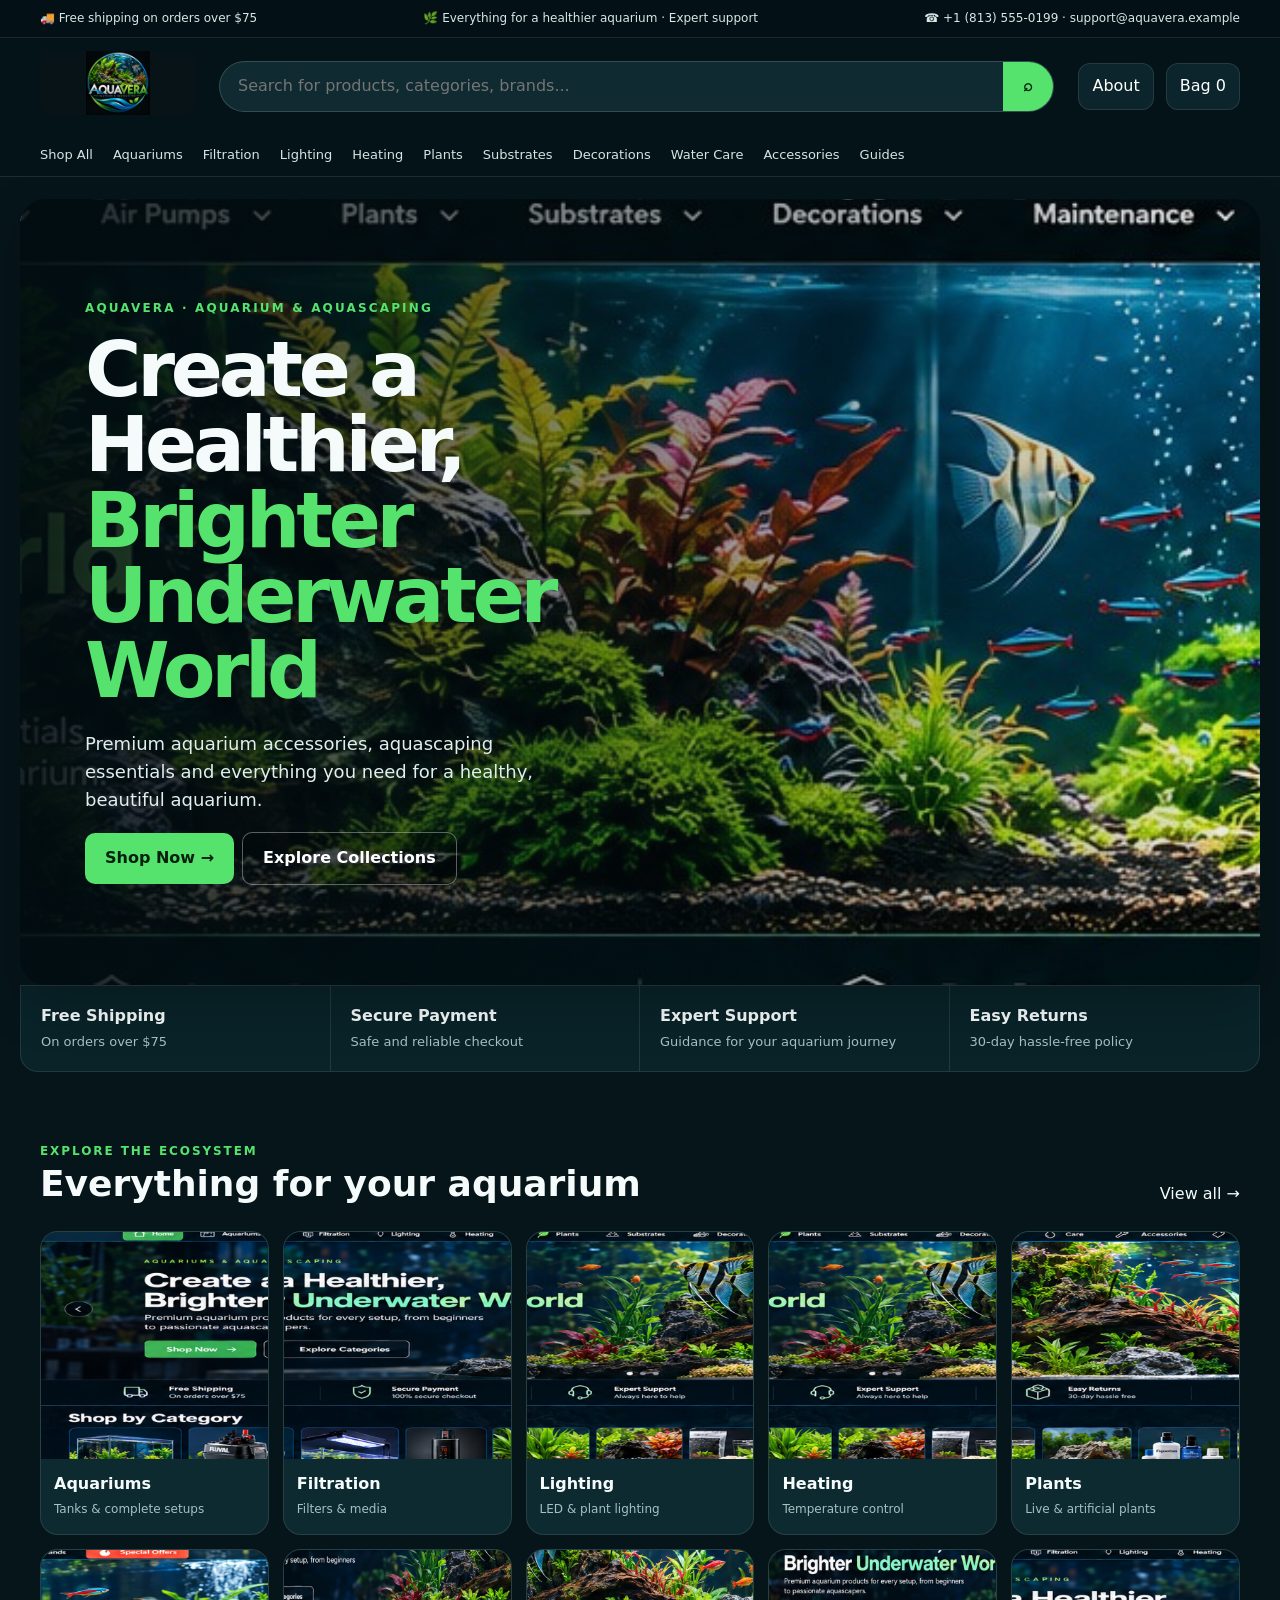
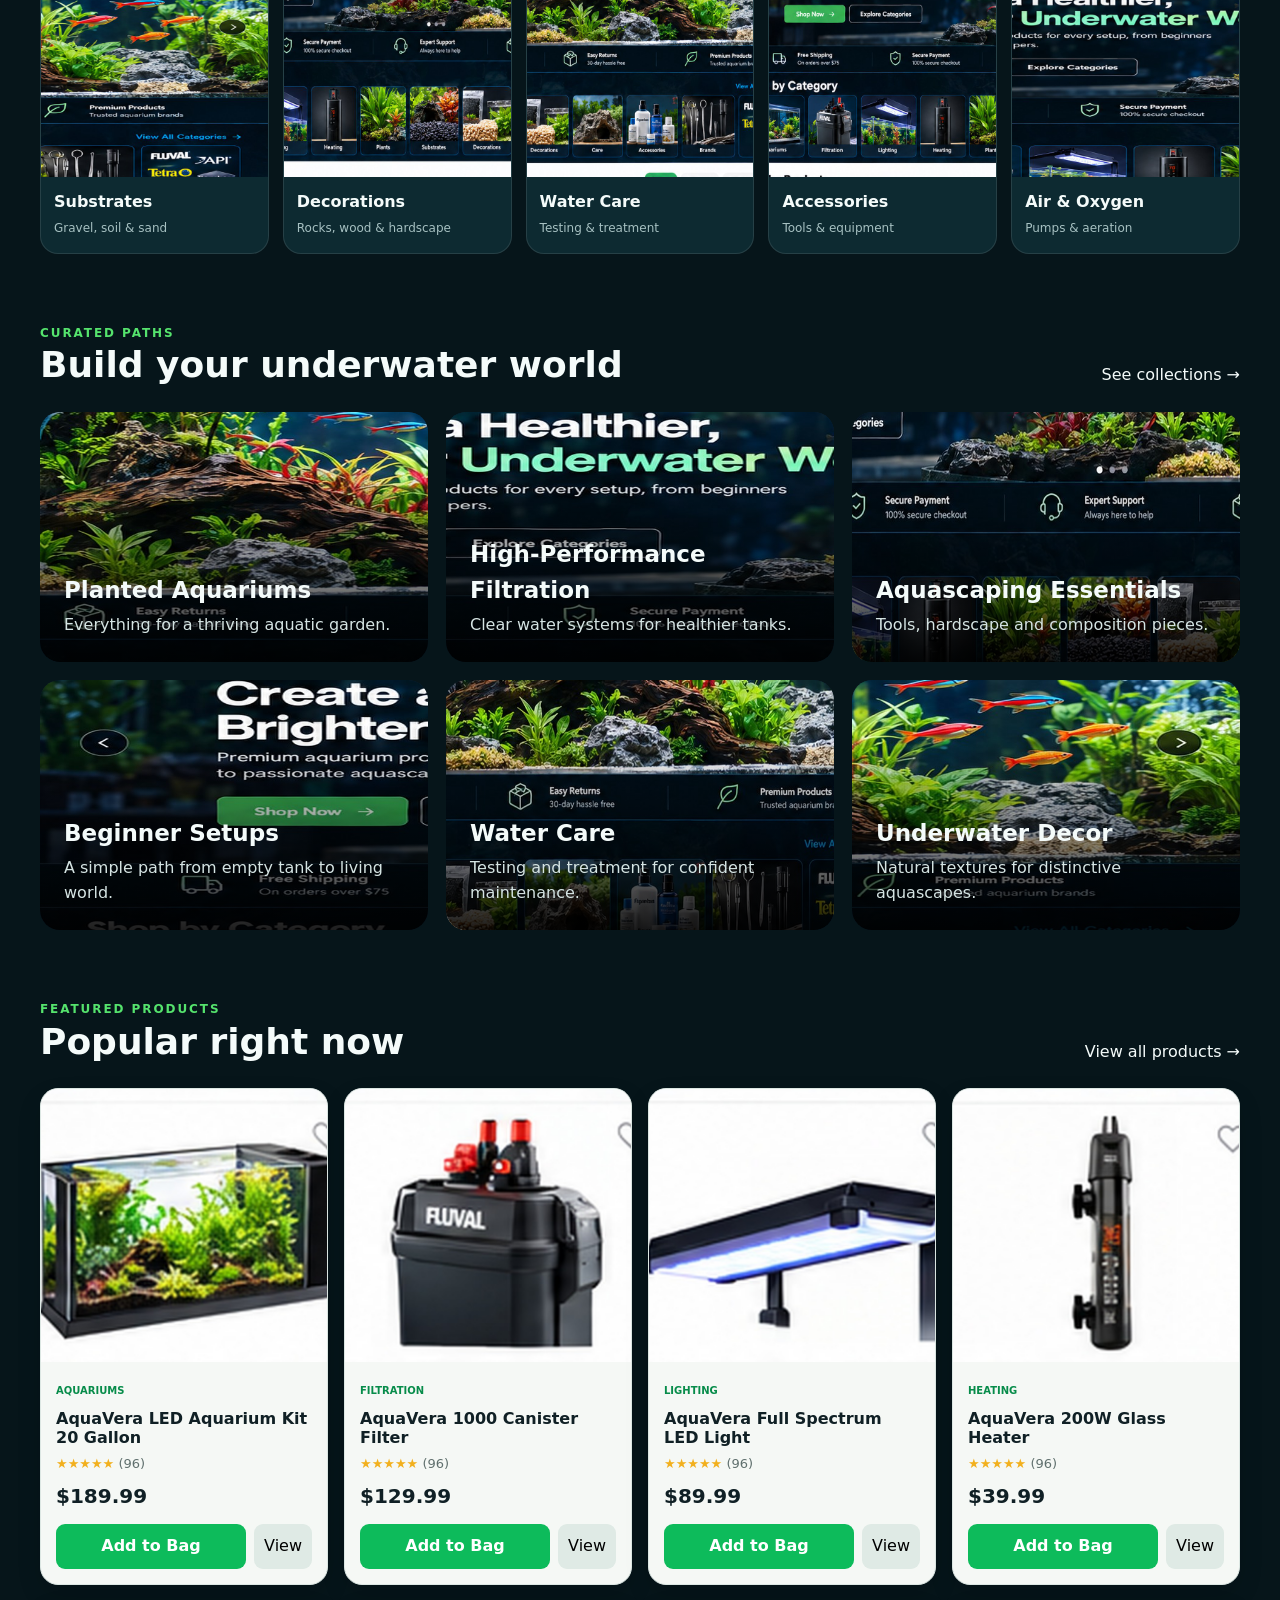
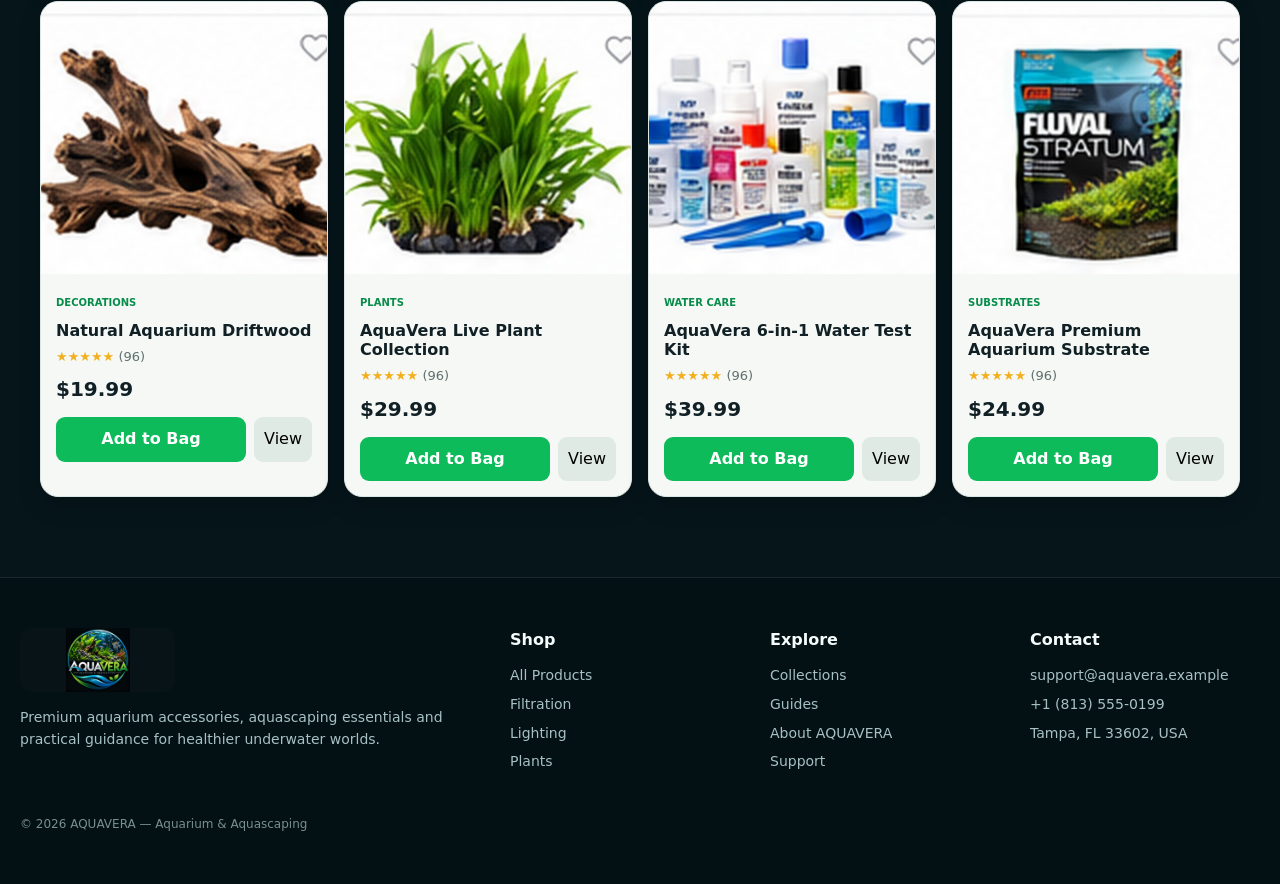
==== index.html @ e16c0bb9 "Add files via upload" ====
<!doctype html><html lang="en"><head><meta charset="utf-8"><meta name="viewport" content="width=device-width,initial-scale=1"><meta name="description" content="AQUAVERA — Aquarium & Aquascaping"><title>Home · AQUAVERA</title><link rel="icon" href="assets/images/branding/aquavera-logo.jpg"><link rel="stylesheet" href="css/style.css"></head><body><div class="topbar"><div class="topbar-inner"><span>🚚 Free shipping on orders over $75</span><span>🌿 Everything for a healthier aquarium · Expert support</span><span>☎ +1 (813) 555-0199 · support@aquavera.example</span></div></div>
<header class="header"><div class="nav"><a href="index.html"><img class="logo" src="assets/images/branding/aquavera-logo.jpg" alt="AQUAVERA"></a><form class="search" data-search-form><input placeholder="Search for products, categories, brands..." aria-label="Search"><button>⌕</button></form><div class="nav-actions"><a class="icon-btn" href="pages/about.html">About</a><a class="icon-btn" href="pages/cart.html">Bag <span data-cart-count>0</span></a></div></div><nav class="menu"><a href="pages/shop.html">Shop All</a><a href="pages/shop.html?category=Aquariums">Aquariums</a><a href="pages/shop.html?category=Filtration">Filtration</a><a href="pages/shop.html?category=Lighting">Lighting</a><a href="pages/shop.html?category=Heating">Heating</a><a href="pages/shop.html?category=Plants">Plants</a><a href="pages/shop.html?category=Substrates">Substrates</a><a href="pages/shop.html?category=Decorations">Decorations</a><a href="pages/shop.html?category=Water%20Care">Water Care</a><a href="pages/shop.html?category=Accessories">Accessories</a><a href="pages/guides.html">Guides</a></nav></header><main><section class="hero"><div class="hero-copy"><div class="eyebrow">AQUAVERA · AQUARIUM & AQUASCAPING</div><h1>Create a Healthier, <span>Brighter Underwater World</span></h1><p>Premium aquarium accessories, aquascaping essentials and everything you need for a healthy, beautiful aquarium.</p><a class="btn btn-primary" href="pages/shop.html">Shop Now →</a><a class="btn btn-outline" href="pages/collections.html">Explore Collections</a></div></section><section class="benefits"><div class="benefit"><strong>Free Shipping</strong><span>On orders over $75</span></div><div class="benefit"><strong>Secure Payment</strong><span>Safe and reliable checkout</span></div><div class="benefit"><strong>Expert Support</strong><span>Guidance for your aquarium journey</span></div><div class="benefit"><strong>Easy Returns</strong><span>30-day hassle-free policy</span></div></section>
<section class="section"><div class="section-head"><div><div class="section-kicker">Explore the ecosystem</div><h2>Everything for your aquarium</h2></div><a href="pages/shop.html">View all →</a></div><div class="category-grid"><a class="category-card" href="pages/shop.html?category=Aquariums"><img src="assets/images/categories/aquariums.jpg" alt="Aquariums"><div><strong>Aquariums</strong><span>Tanks & complete setups</span></div></a><a class="category-card" href="pages/shop.html?category=Filtration"><img src="assets/images/categories/filtration.jpg" alt="Filtration"><div><strong>Filtration</strong><span>Filters & media</span></div></a><a class="category-card" href="pages/shop.html?category=Lighting"><img src="assets/images/categories/lighting.jpg" alt="Lighting"><div><strong>Lighting</strong><span>LED & plant lighting</span></div></a><a class="category-card" href="pages/shop.html?category=Heating"><img src="assets/images/categories/lighting.jpg" alt="Heating"><div><strong>Heating</strong><span>Temperature control</span></div></a><a class="category-card" href="pages/shop.html?category=Plants"><img src="assets/images/categories/plants.jpg" alt="Plants"><div><strong>Plants</strong><span>Live & artificial plants</span></div></a><a class="category-card" href="pages/shop.html?category=Substrates"><img src="assets/images/categories/substrates.jpg" alt="Substrates"><div><strong>Substrates</strong><span>Gravel, soil & sand</span></div></a><a class="category-card" href="pages/shop.html?category=Decorations"><img src="assets/images/categories/decorations.jpg" alt="Decorations"><div><strong>Decorations</strong><span>Rocks, wood & hardscape</span></div></a><a class="category-card" href="pages/shop.html?category=Water Care"><img src="assets/images/categories/care.jpg" alt="Water Care"><div><strong>Water Care</strong><span>Testing & treatment</span></div></a><a class="category-card" href="pages/shop.html?category=Accessories"><img src="assets/images/categories/accessories.jpg" alt="Accessories"><div><strong>Accessories</strong><span>Tools & equipment</span></div></a><a class="category-card" href="pages/shop.html?category=Air & Oxygen"><img src="assets/images/categories/filtration.jpg" alt="Air & Oxygen"><div><strong>Air & Oxygen</strong><span>Pumps & aeration</span></div></a></div></section>
<section class="section"><div class="section-head"><div><div class="section-kicker">Curated paths</div><h2>Build your underwater world</h2></div><a href="pages/collections.html">See collections →</a></div><div class="collection-grid"><a class="collection-card" href="pages/collections.html"><img src="assets/images/collections/planted-aquariums.jpg" alt="Planted Aquariums"><div class="copy"><h3>Planted Aquariums</h3><p>Everything for a thriving aquatic garden.</p></div></a><a class="collection-card" href="pages/collections.html"><img src="assets/images/collections/filtration-systems.jpg" alt="High-Performance Filtration"><div class="copy"><h3>High-Performance Filtration</h3><p>Clear water systems for healthier tanks.</p></div></a><a class="collection-card" href="pages/collections.html"><img src="assets/images/collections/aquascaping-essentials.jpg" alt="Aquascaping Essentials"><div class="copy"><h3>Aquascaping Essentials</h3><p>Tools, hardscape and composition pieces.</p></div></a><a class="collection-card" href="pages/collections.html"><img src="assets/images/collections/beginner-setups.jpg" alt="Beginner Setups"><div class="copy"><h3>Beginner Setups</h3><p>A simple path from empty tank to living world.</p></div></a><a class="collection-card" href="pages/collections.html"><img src="assets/images/collections/water-care.jpg" alt="Water Care"><div class="copy"><h3>Water Care</h3><p>Testing and treatment for confident maintenance.</p></div></a><a class="collection-card" href="pages/collections.html"><img src="assets/images/collections/underwater-decor.jpg" alt="Underwater Decor"><div class="copy"><h3>Underwater Decor</h3><p>Natural textures for distinctive aquascapes.</p></div></a></div></section>
<section class="section"><div class="section-head"><div><div class="section-kicker">Featured products</div><h2>Popular right now</h2></div><a href="pages/shop.html">View all products →</a></div><div class="product-grid" data-featured></div></section></main><footer class="footer"><div class="footer-inner"><div><img class="logo" src="assets/images/branding/aquavera-logo.jpg" alt="AQUAVERA"><p>Premium aquarium accessories, aquascaping essentials and practical guidance for healthier underwater worlds.</p></div><div><h4>Shop</h4><a href="pages/shop.html">All Products</a><a href="pages/shop.html?category=Filtration">Filtration</a><a href="pages/shop.html?category=Lighting">Lighting</a><a href="pages/shop.html?category=Plants">Plants</a></div><div><h4>Explore</h4><a href="pages/collections.html">Collections</a><a href="pages/guides.html">Guides</a><a href="pages/about.html">About AQUAVERA</a><a href="pages/contact.html">Support</a></div><div><h4>Contact</h4><p>support@aquavera.example</p><p>+1 (813) 555-0199</p><p>Tampa, FL 33602, USA</p></div></div><div style="max-width:1240px;margin:35px auto 0;color:#78908f;font-size:12px">© 2026 AQUAVERA — Aquarium & Aquascaping</div></footer><script src="js/data.js"></script><script src="js/app.js"></script></body></html>
---- css/style.css ----
:root{--bg:#06151a;--bg2:#0a2229;--panel:#0e2b32;--text:#f4fbfa;--muted:#a7c1c2;--line:rgba(255,255,255,.1);--green:#55e36d;--teal:#16d8d1;--lime:#b5f36b;--cream:#f4f7f2;--dark:#102126;--white:#fff;--shadow:0 20px 50px rgba(0,0,0,.22)}
*{box-sizing:border-box}html{scroll-behavior:smooth}body{margin:0;font-family:Inter,ui-sans-serif,system-ui,-apple-system,Segoe UI,sans-serif;background:var(--bg);color:var(--text);line-height:1.55}a{color:inherit;text-decoration:none}button,input,select,textarea{font:inherit}.topbar{background:#031015;border-bottom:1px solid var(--line);font-size:12px;color:#d7e8e6}.topbar-inner{max-width:1240px;margin:auto;padding:9px 20px;display:flex;justify-content:space-between;gap:20px}.header{position:sticky;top:0;z-index:50;background:rgba(5,20,25,.94);backdrop-filter:blur(14px);border-bottom:1px solid var(--line)}.nav{max-width:1240px;margin:auto;padding:13px 20px;display:flex;align-items:center;gap:24px}.logo{width:155px;height:64px;object-fit:contain;object-position:center;background:#071317;border-radius:10px}.search{flex:1;display:flex;border:1px solid rgba(255,255,255,.16);border-radius:999px;background:#102a31;overflow:hidden}.search input{flex:1;background:transparent;border:0;color:#fff;padding:12px 18px;outline:0}.search button{border:0;background:var(--green);color:#05200d;padding:0 20px;font-weight:800}.nav-actions{display:flex;gap:12px}.icon-btn{border:1px solid var(--line);background:#0c252c;color:#fff;border-radius:12px;padding:10px 13px;cursor:pointer}.menu{max-width:1240px;margin:auto;display:flex;gap:20px;padding:10px 20px;overflow:auto;white-space:nowrap}.menu a{font-size:13px;color:#d4e6e3}.menu a:hover{color:var(--green)}
.hero{max-width:1240px;margin:22px auto 0;min-height:570px;border-radius:26px;overflow:hidden;position:relative;background:url('../assets/images/hero/aquavera-hero.jpg') center/cover;box-shadow:var(--shadow)}.hero:after{content:"";position:absolute;inset:0;background:linear-gradient(90deg,rgba(2,13,17,.9),rgba(2,13,17,.48) 46%,rgba(2,13,17,.05))}.hero-copy{position:relative;z-index:1;max-width:590px;padding:100px 65px}.eyebrow{color:var(--green);text-transform:uppercase;letter-spacing:.18em;font-size:12px;font-weight:800}.hero h1{font-size:clamp(44px,6vw,78px);line-height:.98;margin:15px 0 22px;letter-spacing:-.055em}.hero h1 span{color:var(--green)}.hero p{font-size:18px;color:#e0eeee;max-width:520px}.btn{display:inline-flex;align-items:center;justify-content:center;border:0;border-radius:10px;padding:13px 20px;font-weight:800;cursor:pointer}.btn-primary{background:var(--green);color:#06200e}.btn-outline{border:1px solid rgba(255,255,255,.35);color:#fff;background:rgba(0,0,0,.15);margin-left:8px}
.benefits{max-width:1240px;margin:0 auto;display:grid;grid-template-columns:repeat(4,1fr);background:#092329;border:1px solid var(--line);border-radius:0 0 18px 18px}.benefit{padding:18px 20px;border-right:1px solid var(--line)}.benefit:last-child{border:0}.benefit strong{display:block}.benefit span{color:var(--muted);font-size:13px}
.section{max-width:1240px;margin:70px auto;padding:0 20px}.section-head{display:flex;align-items:end;justify-content:space-between;gap:20px;margin-bottom:24px}.section h2{font-size:36px;line-height:1.05;margin:4px 0}.section-kicker{color:var(--green);font-size:12px;font-weight:800;text-transform:uppercase;letter-spacing:.16em}
.category-grid{display:grid;grid-template-columns:repeat(5,1fr);gap:14px}.category-card{background:#0d2a31;border:1px solid var(--line);border-radius:18px;overflow:hidden;transition:.2s}.category-card:hover,.product-card:hover{transform:translateY(-4px);border-color:rgba(85,227,109,.5)}.category-card img{width:100%;aspect-ratio:1;object-fit:cover;display:block}.category-card div{padding:13px}.category-card strong{display:block}.category-card span{color:var(--muted);font-size:12px}
.collection-grid{display:grid;grid-template-columns:repeat(3,1fr);gap:18px}.collection-card{min-height:250px;border-radius:20px;overflow:hidden;position:relative;background:#123}.collection-card img{width:100%;height:100%;position:absolute;inset:0;object-fit:cover}.collection-card:after{content:"";position:absolute;inset:0;background:linear-gradient(transparent 25%,rgba(0,0,0,.88))}.collection-card .copy{position:absolute;z-index:1;bottom:0;padding:24px}.collection-card h3{margin:0 0 5px;font-size:23px}.collection-card p{margin:0;color:#d5e4e3}
.product-grid{display:grid;grid-template-columns:repeat(4,1fr);gap:16px}.product-card{background:#f5f8f5;color:#102025;border-radius:18px;overflow:hidden;border:1px solid #dce7e3;transition:.2s;box-shadow:0 10px 25px rgba(0,0,0,.12)}.product-img{width:100%;aspect-ratio:1.05;object-fit:cover;background:#fff;display:block}.product-body{padding:15px}.badge{font-size:10px;color:#078c4a;font-weight:800;text-transform:uppercase}.product-card h3{font-size:16px;line-height:1.2;margin:7px 0}.stars{color:#f2b01e;font-size:13px}.price{font-size:20px;font-weight:900;margin:7px 0 12px}.product-actions{display:flex;gap:8px}.add{flex:1;background:#0dbb5b;color:white;border:0;border-radius:9px;padding:10px;font-weight:800;cursor:pointer}.details{background:#dfeae5;border:0;border-radius:9px;padding:10px;cursor:pointer}
.page-hero{max-width:1240px;margin:24px auto;padding:55px 30px;border-radius:24px;background:linear-gradient(90deg,#09252b,#0e4a4d);border:1px solid var(--line)}.page-hero h1{font-size:48px;margin:5px 0}.shop-layout{display:grid;grid-template-columns:230px 1fr;gap:25px}.filters{background:#0b242a;border:1px solid var(--line);padding:20px;border-radius:18px;height:max-content;position:sticky;top:120px}.filters label{display:block;font-size:13px;margin:12px 0;color:#d8e8e6}.filters select,.filters input{width:100%;padding:10px;border-radius:9px;border:1px solid var(--line);background:#07171b;color:#fff}.toolbar{display:flex;justify-content:space-between;gap:15px;margin-bottom:18px}.toolbar select{padding:10px;border-radius:9px;background:#0b242a;color:#fff;border:1px solid var(--line)}
.content-light{background:#f2f7f4;color:#122126;padding:70px 0;min-height:70vh}.content-light .muted{color:#5b7070}.detail{display:grid;grid-template-columns:1fr 1fr;gap:45px;align-items:start}.detail img{width:100%;border-radius:22px;background:#fff}.detail h1{font-size:50px;line-height:1.05}.detail .big-price{font-size:34px;font-weight:900}.qty{display:flex;gap:10px;align-items:center;margin:20px 0}.qty button{width:40px;height:40px;border:1px solid #cbd9d5;background:#fff;border-radius:8px}.qty input{width:60px;text-align:center;padding:10px;border:1px solid #cbd9d5;border-radius:8px}.faq{display:grid;grid-template-columns:repeat(2,1fr);gap:15px}.faq article{background:#0c292f;border:1px solid var(--line);border-radius:16px;padding:20px}
.footer{border-top:1px solid var(--line);margin-top:80px;padding:50px 20px;background:#031014}.footer-inner{max-width:1240px;margin:auto;display:grid;grid-template-columns:2fr repeat(3,1fr);gap:30px}.footer h4{margin:0 0 12px}.footer a,.footer p{color:var(--muted);font-size:14px;display:block;margin:7px 0}.cart-panel{max-width:900px;margin:40px auto}.cart-row{display:grid;grid-template-columns:100px 1fr auto auto;gap:18px;align-items:center;padding:15px 0;border-bottom:1px solid #d7e2de}.cart-row img{width:100px;height:100px;object-fit:cover;border-radius:12px}.cart-total{margin-top:25px;text-align:right}.empty{padding:50px;text-align:center;background:#0d2a31;border:1px solid var(--line);border-radius:18px}
@media(max-width:900px){.category-grid{grid-template-columns:repeat(3,1fr)}.product-grid{grid-template-columns:repeat(2,1fr)}.collection-grid{grid-template-columns:1fr 1fr}.shop-layout{grid-template-columns:1fr}.filters{position:static}.detail{grid-template-columns:1fr}.benefits{grid-template-columns:1fr 1fr}.footer-inner{grid-template-columns:1fr 1fr}.menu{display:none}.nav{flex-wrap:wrap}.search{order:3;flex-basis:100%}.hero{margin:12px 14px 0;min-height:500px}.hero-copy{padding:70px 35px}}
@media(max-width:560px){.topbar-inner{flex-direction:column;gap:2px}.logo{width:125px}.nav-actions .icon-btn{padding:8px}.hero{min-height:520px}.hero-copy{padding:55px 22px}.hero h1{font-size:45px}.hero p{font-size:15px}.benefits{margin:0 14px;grid-template-columns:1fr}.benefit{border-right:0;border-bottom:1px solid var(--line)}.category-grid{grid-template-columns:repeat(2,1fr)}.product-grid,.collection-grid,.faq{grid-template-columns:1fr}.section{margin:50px auto}.section h2{font-size:29px}.footer-inner{grid-template-columns:1fr}.detail h1{font-size:38px}.page-hero h1{font-size:38px}.cart-row{grid-template-columns:70px 1fr}.cart-row img{width:70px;height:70px}.cart-row .price,.cart-row .remove{grid-column:2}}
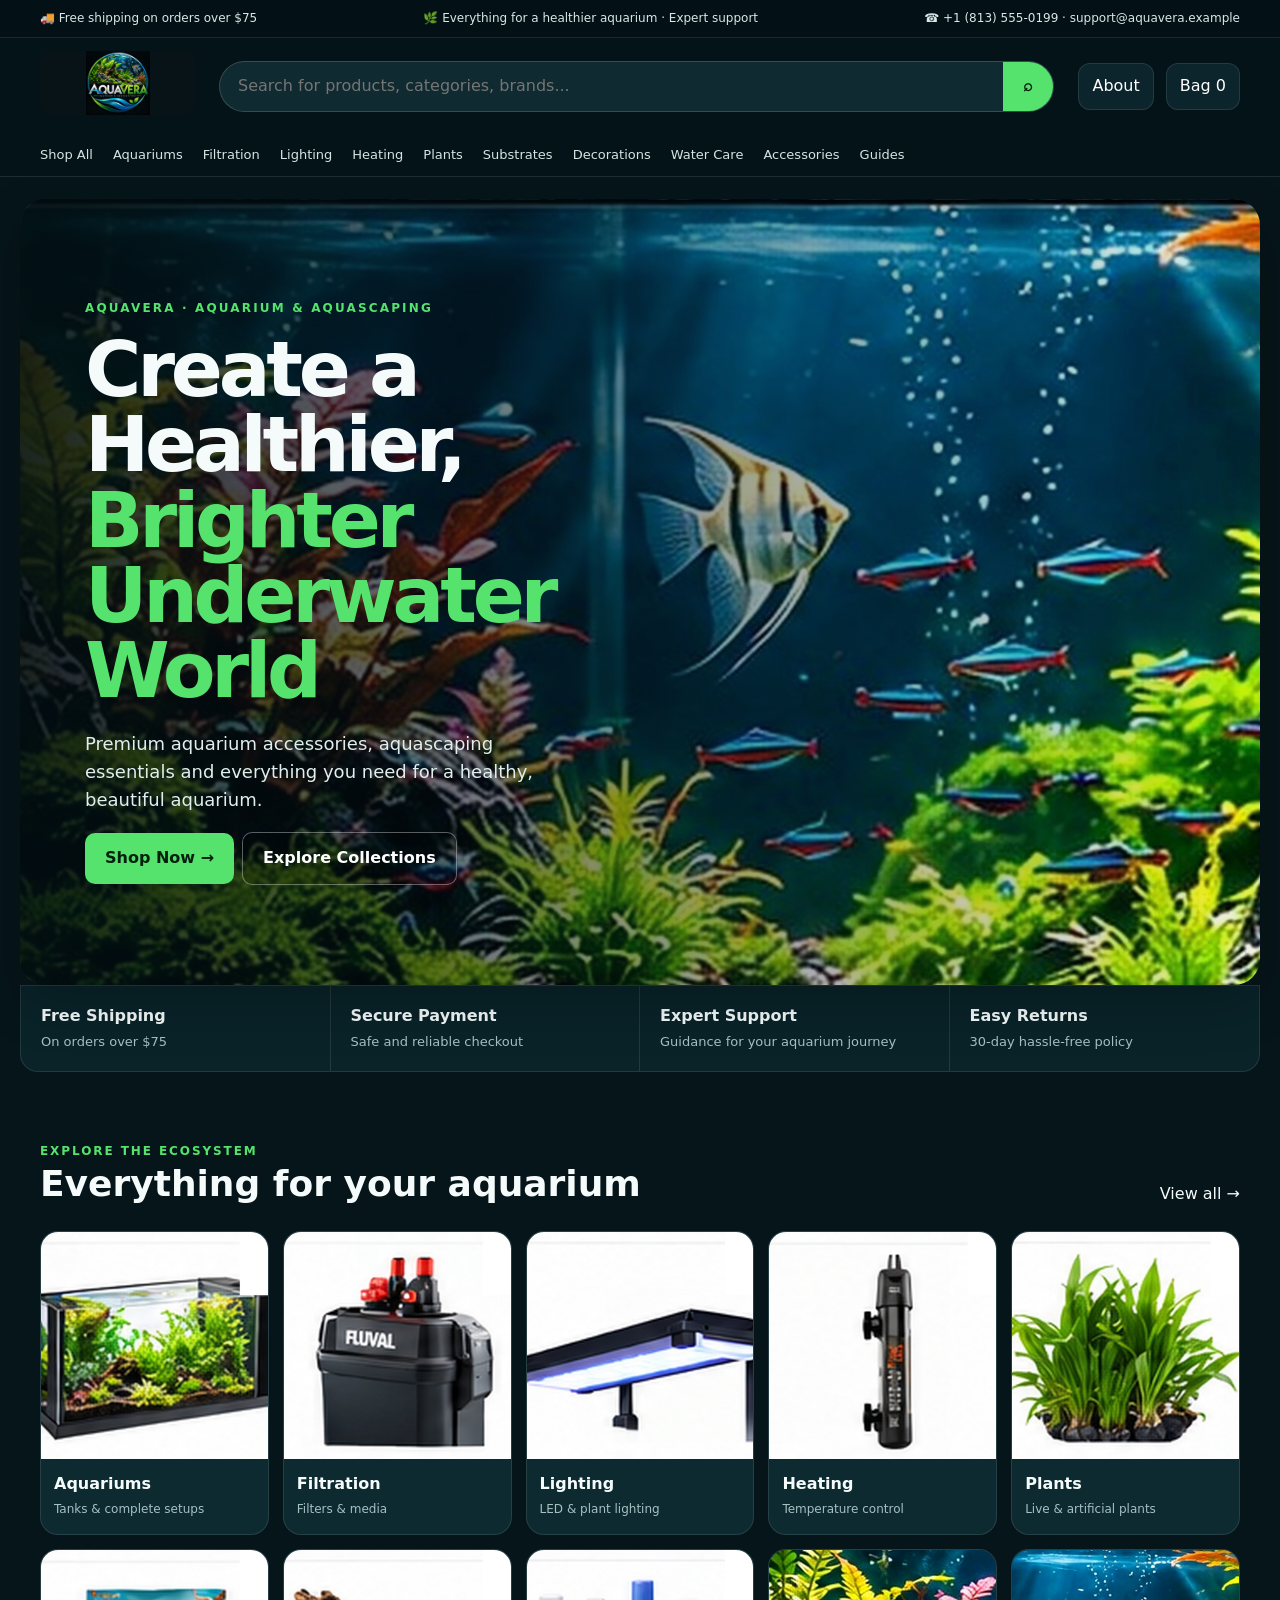
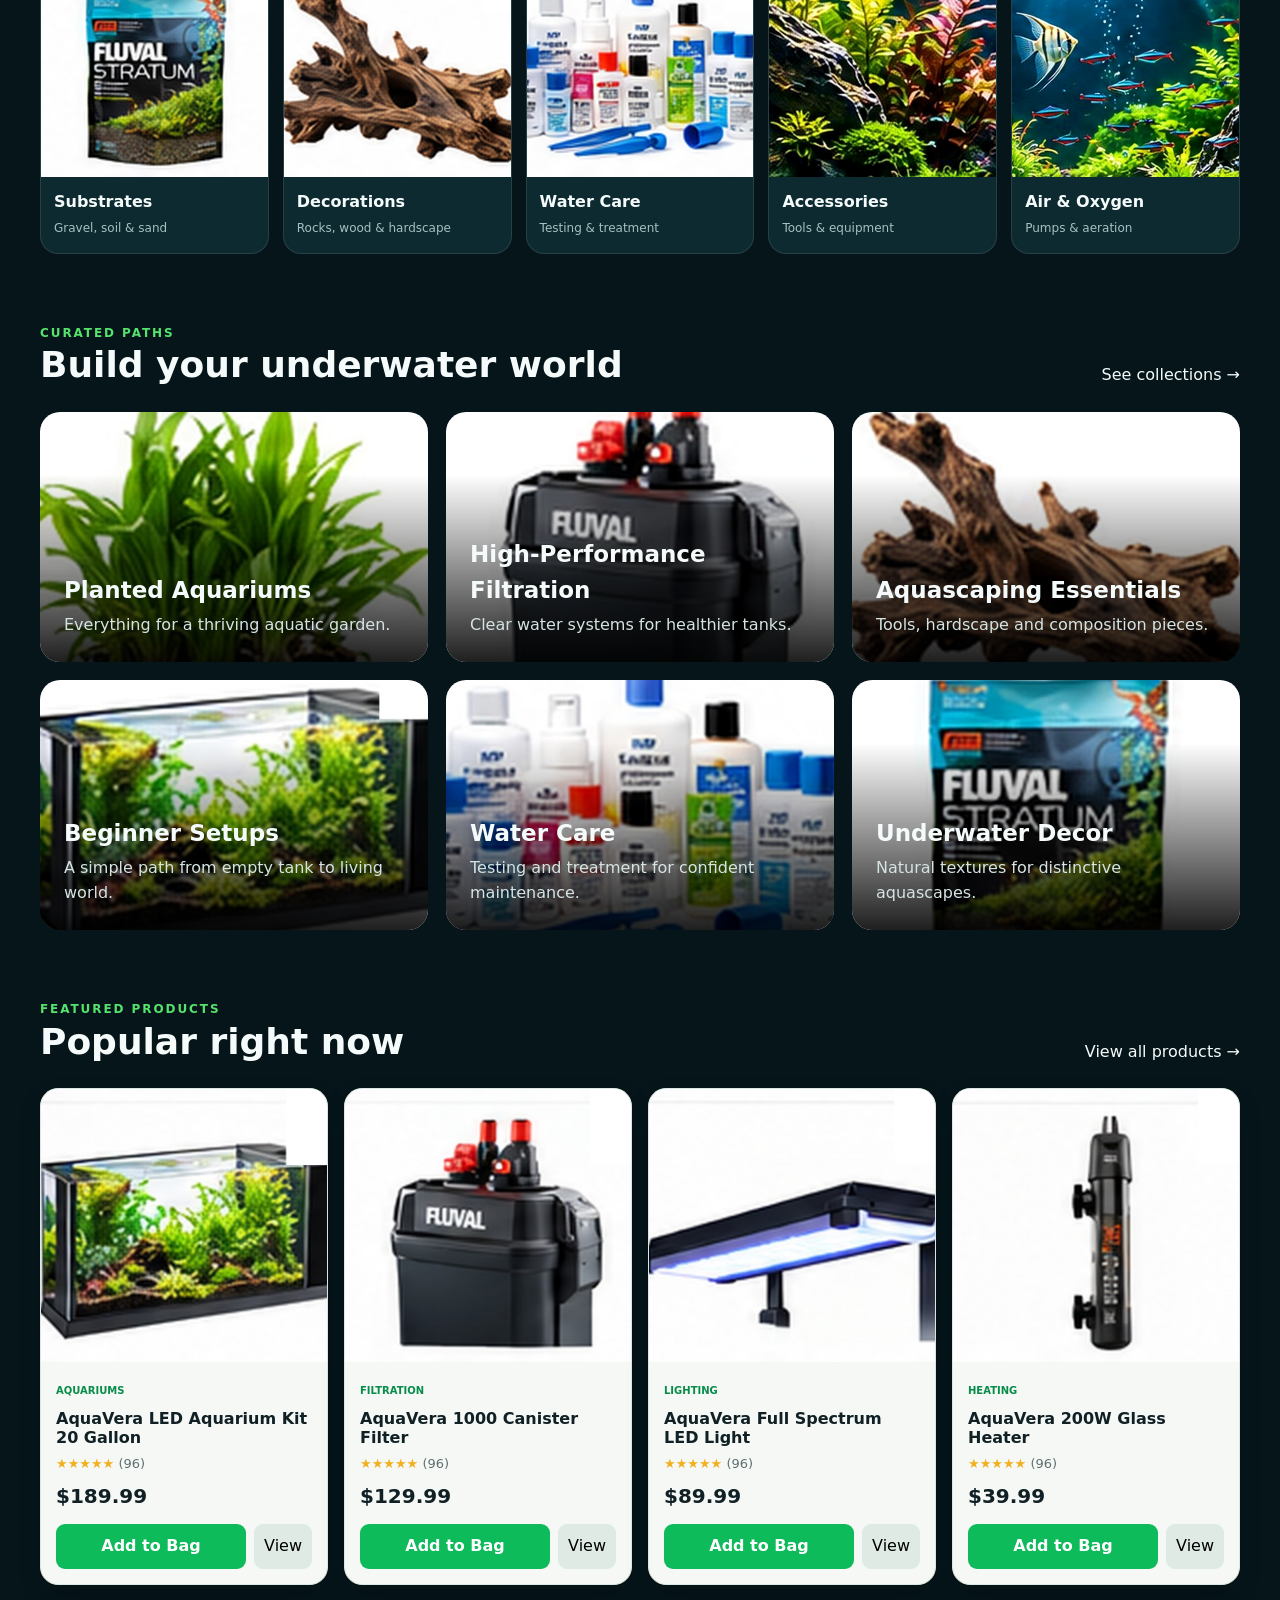
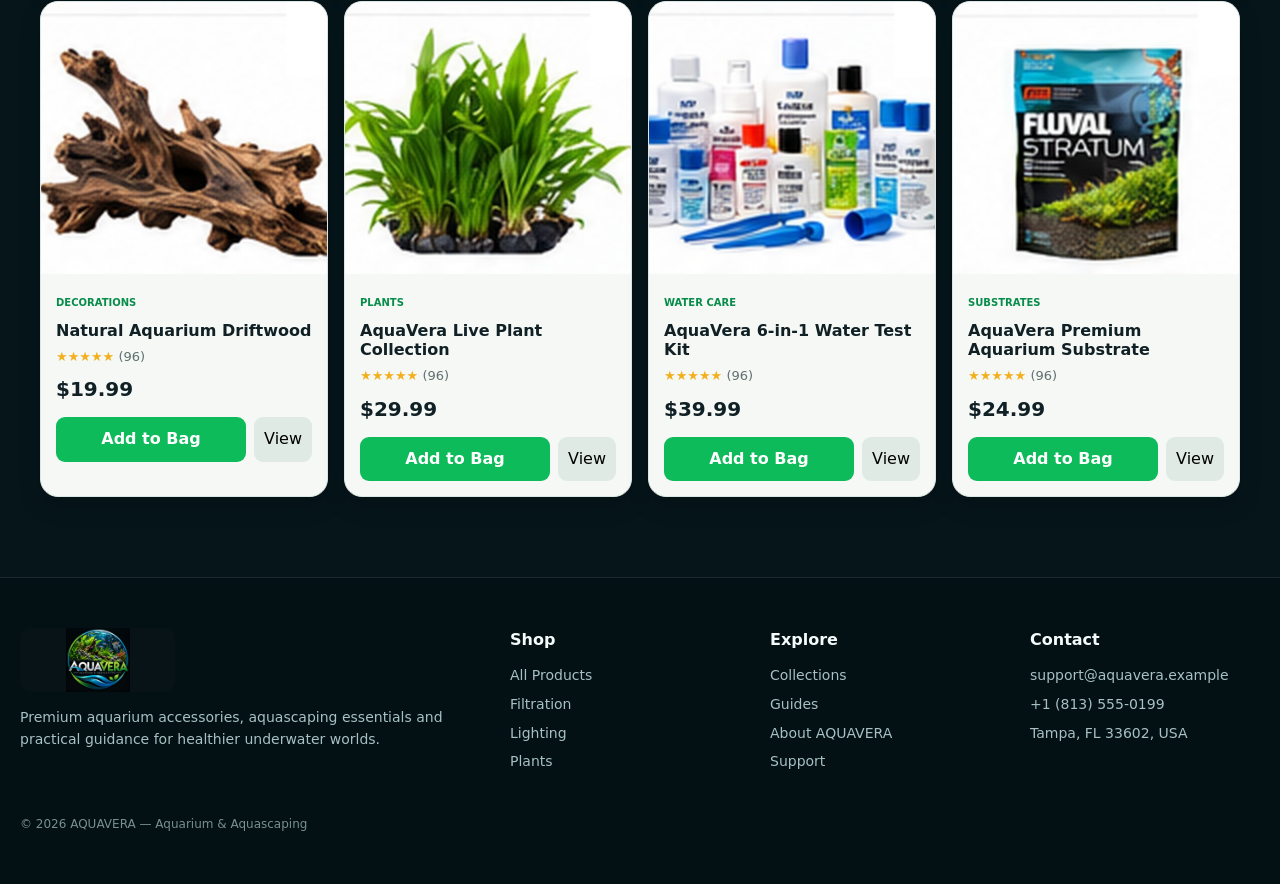
==== commit 5ef05927: "Add files via upload" ====
--- a/index.html
+++ b/index.html
@@ -1,5 +1,5 @@
-<!doctype html><html lang="en"><head><meta charset="utf-8"><meta name="viewport" content="width=device-width,initial-scale=1"><meta name="description" content="AQUAVERA — Aquarium & Aquascaping"><title>Home · AQUAVERA</title><link rel="icon" href="assets/images/branding/aquavera-logo.jpg"><link rel="stylesheet" href="css/style.css"></head><body><div class="topbar"><div class="topbar-inner"><span>🚚 Free shipping on orders over $75</span><span>🌿 Everything for a healthier aquarium · Expert support</span><span>☎ +1 (813) 555-0199 · support@aquavera.example</span></div></div>
+<!doctype html><html lang="en"><head><meta charset="utf-8"><meta name="viewport" content="width=device-width,initial-scale=1"><meta name="description" content="AQUAVERA — Aquarium & Aquascaping"><title>Home · AQUAVERA</title><link rel="icon" href="assets/images/branding/aquavera-logo.jpg"><link rel="stylesheet" href="css/style.css"><meta name="theme-color" content="#06151a"></head><body><div class="topbar"><div class="topbar-inner"><span>🚚 Free shipping on orders over $75</span><span>🌿 Everything for a healthier aquarium · Expert support</span><span>☎ +1 (813) 555-0199 · support@aquavera.example</span></div></div>
 <header class="header"><div class="nav"><a href="index.html"><img class="logo" src="assets/images/branding/aquavera-logo.jpg" alt="AQUAVERA"></a><form class="search" data-search-form><input placeholder="Search for products, categories, brands..." aria-label="Search"><button>⌕</button></form><div class="nav-actions"><a class="icon-btn" href="pages/about.html">About</a><a class="icon-btn" href="pages/cart.html">Bag <span data-cart-count>0</span></a></div></div><nav class="menu"><a href="pages/shop.html">Shop All</a><a href="pages/shop.html?category=Aquariums">Aquariums</a><a href="pages/shop.html?category=Filtration">Filtration</a><a href="pages/shop.html?category=Lighting">Lighting</a><a href="pages/shop.html?category=Heating">Heating</a><a href="pages/shop.html?category=Plants">Plants</a><a href="pages/shop.html?category=Substrates">Substrates</a><a href="pages/shop.html?category=Decorations">Decorations</a><a href="pages/shop.html?category=Water%20Care">Water Care</a><a href="pages/shop.html?category=Accessories">Accessories</a><a href="pages/guides.html">Guides</a></nav></header><main><section class="hero"><div class="hero-copy"><div class="eyebrow">AQUAVERA · AQUARIUM & AQUASCAPING</div><h1>Create a Healthier, <span>Brighter Underwater World</span></h1><p>Premium aquarium accessories, aquascaping essentials and everything you need for a healthy, beautiful aquarium.</p><a class="btn btn-primary" href="pages/shop.html">Shop Now →</a><a class="btn btn-outline" href="pages/collections.html">Explore Collections</a></div></section><section class="benefits"><div class="benefit"><strong>Free Shipping</strong><span>On orders over $75</span></div><div class="benefit"><strong>Secure Payment</strong><span>Safe and reliable checkout</span></div><div class="benefit"><strong>Expert Support</strong><span>Guidance for your aquarium journey</span></div><div class="benefit"><strong>Easy Returns</strong><span>30-day hassle-free policy</span></div></section>
-<section class="section"><div class="section-head"><div><div class="section-kicker">Explore the ecosystem</div><h2>Everything for your aquarium</h2></div><a href="pages/shop.html">View all →</a></div><div class="category-grid"><a class="category-card" href="pages/shop.html?category=Aquariums"><img src="assets/images/categories/aquariums.jpg" alt="Aquariums"><div><strong>Aquariums</strong><span>Tanks & complete setups</span></div></a><a class="category-card" href="pages/shop.html?category=Filtration"><img src="assets/images/categories/filtration.jpg" alt="Filtration"><div><strong>Filtration</strong><span>Filters & media</span></div></a><a class="category-card" href="pages/shop.html?category=Lighting"><img src="assets/images/categories/lighting.jpg" alt="Lighting"><div><strong>Lighting</strong><span>LED & plant lighting</span></div></a><a class="category-card" href="pages/shop.html?category=Heating"><img src="assets/images/categories/lighting.jpg" alt="Heating"><div><strong>Heating</strong><span>Temperature control</span></div></a><a class="category-card" href="pages/shop.html?category=Plants"><img src="assets/images/categories/plants.jpg" alt="Plants"><div><strong>Plants</strong><span>Live & artificial plants</span></div></a><a class="category-card" href="pages/shop.html?category=Substrates"><img src="assets/images/categories/substrates.jpg" alt="Substrates"><div><strong>Substrates</strong><span>Gravel, soil & sand</span></div></a><a class="category-card" href="pages/shop.html?category=Decorations"><img src="assets/images/categories/decorations.jpg" alt="Decorations"><div><strong>Decorations</strong><span>Rocks, wood & hardscape</span></div></a><a class="category-card" href="pages/shop.html?category=Water Care"><img src="assets/images/categories/care.jpg" alt="Water Care"><div><strong>Water Care</strong><span>Testing & treatment</span></div></a><a class="category-card" href="pages/shop.html?category=Accessories"><img src="assets/images/categories/accessories.jpg" alt="Accessories"><div><strong>Accessories</strong><span>Tools & equipment</span></div></a><a class="category-card" href="pages/shop.html?category=Air & Oxygen"><img src="assets/images/categories/filtration.jpg" alt="Air & Oxygen"><div><strong>Air & Oxygen</strong><span>Pumps & aeration</span></div></a></div></section>
+<section class="section"><div class="section-head"><div><div class="section-kicker">Explore the ecosystem</div><h2>Everything for your aquarium</h2></div><a href="pages/shop.html">View all →</a></div><div class="category-grid"><a class="category-card" href="pages/shop.html?category=Aquariums"><img src="assets/images/categories/aquariums.jpg" alt="Aquariums"><div><strong>Aquariums</strong><span>Tanks & complete setups</span></div></a><a class="category-card" href="pages/shop.html?category=Filtration"><img src="assets/images/categories/filtration.jpg" alt="Filtration"><div><strong>Filtration</strong><span>Filters & media</span></div></a><a class="category-card" href="pages/shop.html?category=Lighting"><img src="assets/images/categories/lighting.jpg" alt="Lighting"><div><strong>Lighting</strong><span>LED & plant lighting</span></div></a><a class="category-card" href="pages/shop.html?category=Heating"><img src="assets/images/categories/heating.jpg" alt="Heating"><div><strong>Heating</strong><span>Temperature control</span></div></a><a class="category-card" href="pages/shop.html?category=Plants"><img src="assets/images/categories/plants.jpg" alt="Plants"><div><strong>Plants</strong><span>Live & artificial plants</span></div></a><a class="category-card" href="pages/shop.html?category=Substrates"><img src="assets/images/categories/substrates.jpg" alt="Substrates"><div><strong>Substrates</strong><span>Gravel, soil & sand</span></div></a><a class="category-card" href="pages/shop.html?category=Decorations"><img src="assets/images/categories/decorations.jpg" alt="Decorations"><div><strong>Decorations</strong><span>Rocks, wood & hardscape</span></div></a><a class="category-card" href="pages/shop.html?category=Water Care"><img src="assets/images/categories/care.jpg" alt="Water Care"><div><strong>Water Care</strong><span>Testing & treatment</span></div></a><a class="category-card" href="pages/shop.html?category=Accessories"><img src="assets/images/categories/accessories.jpg" alt="Accessories"><div><strong>Accessories</strong><span>Tools & equipment</span></div></a><a class="category-card" href="pages/shop.html?category=Air & Oxygen"><img src="assets/images/categories/air-oxygen.jpg" alt="Air & Oxygen"><div><strong>Air & Oxygen</strong><span>Pumps & aeration</span></div></a></div></section>
 <section class="section"><div class="section-head"><div><div class="section-kicker">Curated paths</div><h2>Build your underwater world</h2></div><a href="pages/collections.html">See collections →</a></div><div class="collection-grid"><a class="collection-card" href="pages/collections.html"><img src="assets/images/collections/planted-aquariums.jpg" alt="Planted Aquariums"><div class="copy"><h3>Planted Aquariums</h3><p>Everything for a thriving aquatic garden.</p></div></a><a class="collection-card" href="pages/collections.html"><img src="assets/images/collections/filtration-systems.jpg" alt="High-Performance Filtration"><div class="copy"><h3>High-Performance Filtration</h3><p>Clear water systems for healthier tanks.</p></div></a><a class="collection-card" href="pages/collections.html"><img src="assets/images/collections/aquascaping-essentials.jpg" alt="Aquascaping Essentials"><div class="copy"><h3>Aquascaping Essentials</h3><p>Tools, hardscape and composition pieces.</p></div></a><a class="collection-card" href="pages/collections.html"><img src="assets/images/collections/beginner-setups.jpg" alt="Beginner Setups"><div class="copy"><h3>Beginner Setups</h3><p>A simple path from empty tank to living world.</p></div></a><a class="collection-card" href="pages/collections.html"><img src="assets/images/collections/water-care.jpg" alt="Water Care"><div class="copy"><h3>Water Care</h3><p>Testing and treatment for confident maintenance.</p></div></a><a class="collection-card" href="pages/collections.html"><img src="assets/images/collections/underwater-decor.jpg" alt="Underwater Decor"><div class="copy"><h3>Underwater Decor</h3><p>Natural textures for distinctive aquascapes.</p></div></a></div></section>
 <section class="section"><div class="section-head"><div><div class="section-kicker">Featured products</div><h2>Popular right now</h2></div><a href="pages/shop.html">View all products →</a></div><div class="product-grid" data-featured></div></section></main><footer class="footer"><div class="footer-inner"><div><img class="logo" src="assets/images/branding/aquavera-logo.jpg" alt="AQUAVERA"><p>Premium aquarium accessories, aquascaping essentials and practical guidance for healthier underwater worlds.</p></div><div><h4>Shop</h4><a href="pages/shop.html">All Products</a><a href="pages/shop.html?category=Filtration">Filtration</a><a href="pages/shop.html?category=Lighting">Lighting</a><a href="pages/shop.html?category=Plants">Plants</a></div><div><h4>Explore</h4><a href="pages/collections.html">Collections</a><a href="pages/guides.html">Guides</a><a href="pages/about.html">About AQUAVERA</a><a href="pages/contact.html">Support</a></div><div><h4>Contact</h4><p>support@aquavera.example</p><p>+1 (813) 555-0199</p><p>Tampa, FL 33602, USA</p></div></div><div style="max-width:1240px;margin:35px auto 0;color:#78908f;font-size:12px">© 2026 AQUAVERA — Aquarium & Aquascaping</div></footer><script src="js/data.js"></script><script src="js/app.js"></script></body></html>
